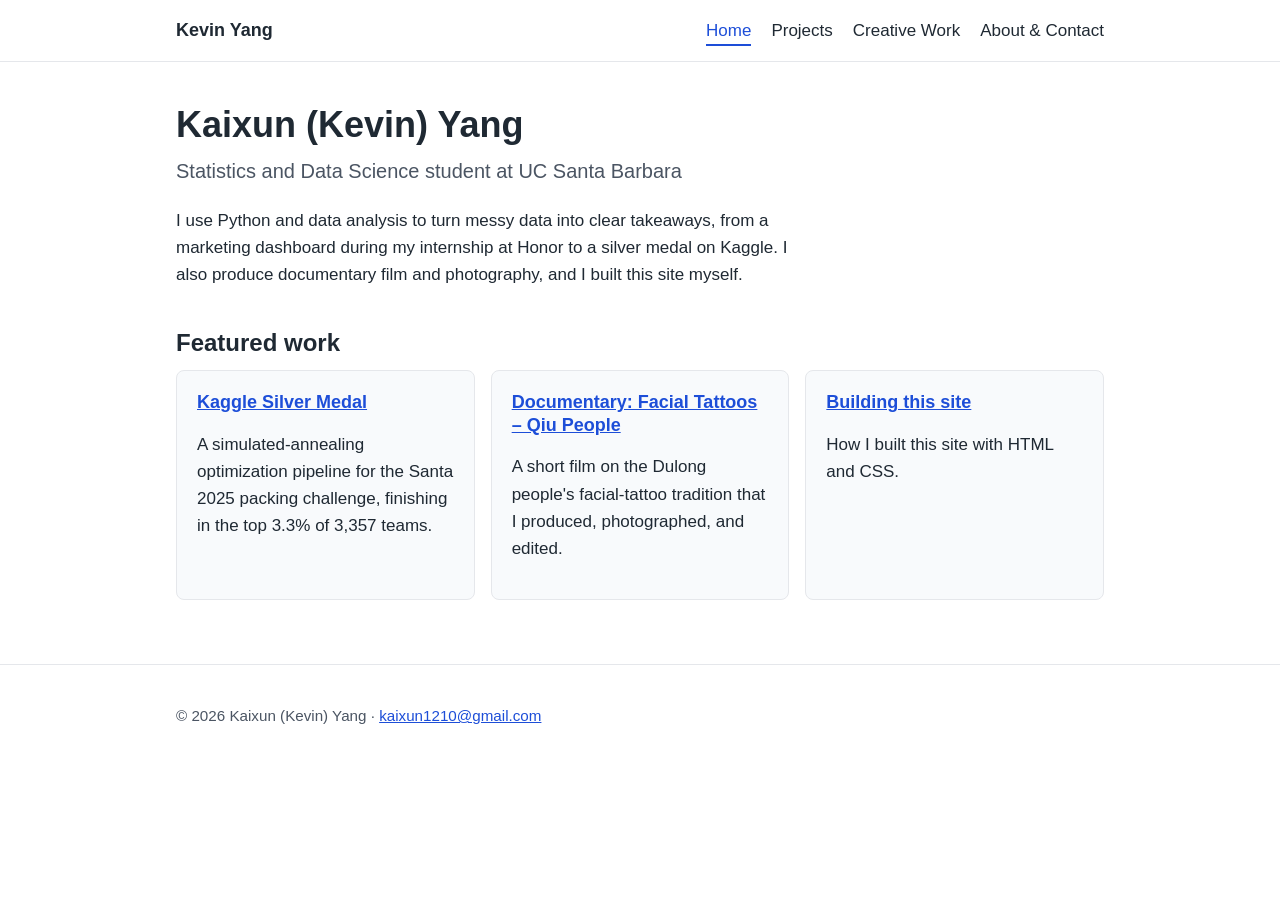
==== index.html @ 969566a7 "Add Kaggle code and chart, Honor details, documentary and photos - Kaggle: list the five pipeline st" ====
<!doctype html>
<html lang="en">
<head>
  <meta charset="utf-8">
  <meta name="viewport" content="width=device-width, initial-scale=1">
  <title>Kevin Yang | Portfolio</title>
  <meta name="description" content="Portfolio of Kaixun (Kevin) Yang, a Statistics and Data Science student at UC Santa Barbara: data projects, documentary film, and photography.">
  <link rel="canonical" href="https://awes0me-12.github.io/">
  <meta property="og:type" content="website">
  <meta property="og:title" content="Kevin Yang | Portfolio">
  <meta property="og:description" content="Portfolio of Kaixun (Kevin) Yang, a Statistics and Data Science student at UC Santa Barbara: data projects, documentary film, and photography.">
  <meta property="og:url" content="https://awes0me-12.github.io/">
  <link rel="icon" href="favicon.svg" type="image/svg+xml">
  <link rel="stylesheet" href="style.css">
</head>
<body>
  <a class="skip-link" href="#main">Skip to main content</a>

  <header class="site-header">
    <div class="container header-inner">
      <a class="site-name" href="index.html">Kevin Yang</a>
      <nav aria-label="Main">
        <ul class="nav-list">
          <li><a href="index.html" aria-current="page">Home</a></li>
          <li><a href="projects.html">Projects</a></li>
          <li><a href="creative.html">Creative Work</a></li>
          <li><a href="about.html">About &amp; Contact</a></li>
        </ul>
      </nav>
    </div>
  </header>

  <main id="main" class="container">
    <section class="intro">
      <h1>Kaixun (Kevin) Yang</h1>
      <p class="lead">Statistics and Data Science student at UC Santa Barbara</p>
      <!-- DRAFT: rewrite these two sentences in your own words. -->
      <p>I use Python and data analysis to turn messy data into clear takeaways, from a marketing dashboard during my internship at Honor to a silver medal on Kaggle. I also produce documentary film and photography, and I built this site myself.</p>
    </section>

    <section aria-labelledby="featured-heading">
      <h2 id="featured-heading">Featured work</h2>
      <ul class="card-grid">
        <li class="card">
          <h3><a href="projects.html#kaggle">Kaggle Silver Medal</a></h3>
          <p>A simulated-annealing optimization pipeline for the Santa 2025 packing challenge, finishing in the top 3.3% of 3,357 teams.</p>
        </li>
        <li class="card">
          <h3><a href="creative.html#documentary">Documentary: Facial Tattoos – Qiu People</a></h3>
          <p>A short film on the Dulong people's facial-tattoo tradition that I produced, photographed, and edited.</p>
        </li>
        <li class="card">
          <h3><a href="projects.html#this-site">Building this site</a></h3>
          <p>How I built this site with HTML and CSS.</p>
        </li>
      </ul>
    </section>
  </main>

  <footer class="site-footer">
    <div class="container">
      <p>&copy; 2026 Kaixun (Kevin) Yang &middot; <a href="mailto:kaixun1210@gmail.com">kaixun1210@gmail.com</a></p>
    </div>
  </footer>
</body>
</html>
---- style.css ----
/* Shared stylesheet for every page. */

/* ---------- Colors and sizes (change these to restyle the whole site) ---------- */
:root {
  --text: #1f2933;        /* body text */
  --muted: #4b5563;       /* secondary text, 7.5:1 contrast on white */
  --accent: #1d4ed8;      /* links and highlights, 6.7:1 contrast on white */
  --accent-hover: #1e3a8a; /* hover and focus color, 10.4:1 on white, 9.9:1 on --surface */
  --border: #e5e7eb;
  --surface: #f8fafc;     /* card background */
  --background: #ffffff;
  --max-width: 60rem;
  --radius: 8px;
}

/* ---------- Base ---------- */
*,
*::before,
*::after {
  box-sizing: border-box;
}

body {
  margin: 0;
  background: var(--background);
  color: var(--text);
  font-family: -apple-system, BlinkMacSystemFont, "Segoe UI", Roboto, "Helvetica Neue", Arial, sans-serif;
  font-size: 1.0625rem;
  line-height: 1.6;
}

h1,
h2,
h3 {
  line-height: 1.25;
}

h1 {
  font-size: 2.25rem;
  margin: 2.5rem 0 0.5rem;
}

h2 {
  font-size: 1.5rem;
  margin: 2.5rem 0 0.75rem;
}

h3 {
  font-size: 1.125rem;
  margin: 1.5rem 0 0.5rem;
}

p,
li,
dd {
  max-width: 65ch; /* keeps lines short enough to read comfortably */
}

a {
  color: var(--accent);
}

/* Keyboard focus looks the same as mouse hover */
a:hover,
a:focus-visible {
  color: var(--accent-hover);
  text-decoration-thickness: 2px;
}

/* Visible outline when moving through the page with the Tab key */
a:focus-visible {
  outline: 3px solid var(--accent);
  outline-offset: 2px;
  border-radius: 2px;
}

img {
  max-width: 100%;
  height: auto;
  display: block;
}

.container {
  max-width: var(--max-width);
  margin: 0 auto;
  padding: 0 1rem;
}

.lead {
  font-size: 1.25rem;
  color: var(--muted);
  margin-top: 0;
}

.meta,
.note {
  color: var(--muted);
  font-size: 0.95rem;
}

/* ---------- Skip link (hidden until focused with the keyboard) ---------- */
.skip-link {
  position: absolute;
  left: 1rem;
  top: -3rem;
  padding: 0.5rem 1rem;
  background: var(--accent);
  color: var(--background);
  z-index: 10;
}

.skip-link:focus {
  top: 1rem;
}

/* ---------- Header and navigation ---------- */
.site-header {
  border-bottom: 1px solid var(--border);
}

.header-inner {
  display: flex;
  flex-wrap: wrap;
  align-items: center;
  justify-content: space-between;
  gap: 0.5rem 1.5rem;
  padding-top: 1rem;
  padding-bottom: 1rem;
}

.site-name {
  font-weight: 700;
  font-size: 1.125rem;
  color: var(--text);
  text-decoration: none;
}

.nav-list {
  display: flex;
  flex-wrap: wrap;
  gap: 0.25rem 1.25rem;
  margin: 0;
  padding: 0;
  list-style: none;
}

.nav-list a {
  color: var(--text);
  text-decoration: none;
  padding: 0.25rem 0;
}

.nav-list a:hover,
.nav-list a:focus-visible {
  color: var(--accent);
}

/* The link for the page you are on */
.nav-list a[aria-current="page"] {
  color: var(--accent);
  border-bottom: 2px solid var(--accent);
}

/* ---------- Home page cards ---------- */
.card-grid {
  display: grid;
  grid-template-columns: repeat(auto-fit, minmax(16rem, 1fr));
  gap: 1rem;
  margin: 0;
  padding: 0;
  list-style: none;
}

.card {
  background: var(--surface);
  border: 1px solid var(--border);
  border-radius: var(--radius);
  padding: 1.25rem;
}

.card h3 {
  margin-top: 0;
}

/* ---------- Project write-ups ---------- */
.project {
  border-top: 1px solid var(--border);
  margin-top: 2.5rem;
}

.project h2 {
  margin-top: 2rem;
  margin-bottom: 0.25rem;
}

.project .meta {
  margin-top: 0;
}

.project dt {
  font-weight: 700;
  margin-top: 0.75rem;
}

.project dd {
  margin-left: 0;
}

.update-log {
  padding-left: 1.25rem;
}

/* ---------- Photo and graphic grids ---------- */
.photo-grid {
  display: grid;
  grid-template-columns: repeat(auto-fit, minmax(min(100%, 20rem), 1fr)); /* 2 photos across, 1 on phones */
  gap: 1.25rem;
}

figure {
  margin: 0;
}

figcaption {
  color: var(--muted);
  font-size: 0.95rem;
  margin-top: 0.5rem;
}

/* ---------- About page lists ---------- */
.skill-list,
.contact-list {
  padding-left: 1.25rem;
}

.skill-list li,
.contact-list li {
  margin-bottom: 0.5rem;
}

/* ---------- Footer ---------- */
.site-footer {
  border-top: 1px solid var(--border);
  margin-top: 4rem;
  padding: 1.5rem 0;
  color: var(--muted);
  font-size: 0.95rem;
}

/* ---------- Small screens ---------- */
@media (max-width: 600px) {
  h1 {
    font-size: 1.875rem;
    margin-top: 1.75rem;
  }

  .lead {
    font-size: 1.125rem;
  }
}

/* ---------- Label/value lists: Home facts, documentary info ---------- */
.facts,
.info {
  display: grid;
  grid-template-columns: max-content 1fr;
  gap: 0.25rem 1.5rem;
  margin: 1.25rem 0;
}

.facts dt,
.info dt {
  color: var(--muted);
  font-weight: 700;
}

.facts dd,
.info dd {
  margin: 0;
}

/* ---------- Confidentiality note as a callout ---------- */
.note {
  color: var(--text);
  background: var(--surface);
  border-left: 3px solid var(--accent);
  padding: 0.75rem 1rem;
}

/* ---------- Home cards: meta line, whole card clickable, one focus ring ---------- */
.card {
  position: relative;
}

.card .meta {
  margin: 0 0 0.5rem;
}

.card h3 a::after {
  content: "";
  position: absolute;
  inset: 0;
  border-radius: var(--radius);
}

.card:hover,
.card:focus-within {
  border-color: var(--accent);
}

@supports selector(:has(*)) {
  .card:has(a:focus-visible) {
    outline: 3px solid var(--accent);
    outline-offset: 2px;
  }

  .card h3 a:focus-visible {
    outline: none; /* the card ring replaces the link ring */
  }
}

/* ---------- Optional: Projects at a glance ---------- */
.rows {
  list-style: none;
  padding: 0;
  border-top: 1px solid var(--border);
}

.rows li {
  display: flex;
  flex-wrap: wrap; /* meta drops below on phones */
  justify-content: space-between;
  gap: 0.25rem 1.5rem;
  padding: 0.75rem 0;
  border-bottom: 1px solid var(--border);
  max-width: none;
}

/* ---------- Graphics 3 across, photo edges ---------- */
.photo-grid--graphics {
  grid-template-columns: repeat(auto-fit, minmax(min(100%, 14rem), 1fr));
}

.photo-grid img {
  border-radius: var(--radius);
  outline: 1px solid rgb(0 0 0 / 0.08); /* edge for white graphics */
  outline-offset: -1px;
}

figcaption .credit {
  display: block;
}

/* ---------- Code excerpts and project figures ---------- */
pre {
  max-width: 100%;
  overflow-x: auto; /* long lines scroll inside the box, never the page */
  margin: 0.75rem 0 0.25rem;
  padding: 1rem;
  background: var(--surface);
  border: 1px solid var(--border);
  border-radius: var(--radius);
  font-size: 0.95rem;
  line-height: 1.5;
}

/* The code box can take keyboard focus so it can be scrolled with the arrow keys */
pre:focus-visible {
  outline: 3px solid var(--accent);
  outline-offset: 2px;
}

code {
  font-family: ui-monospace, SFMono-Regular, Menlo, Consolas, "Liberation Mono", monospace;
}

.project figure,
#documentary > figure {
  margin: 1.25rem 0;
}

.project figure img,
#documentary > figure img {
  border: 1px solid var(--border);
  border-radius: var(--radius);
}
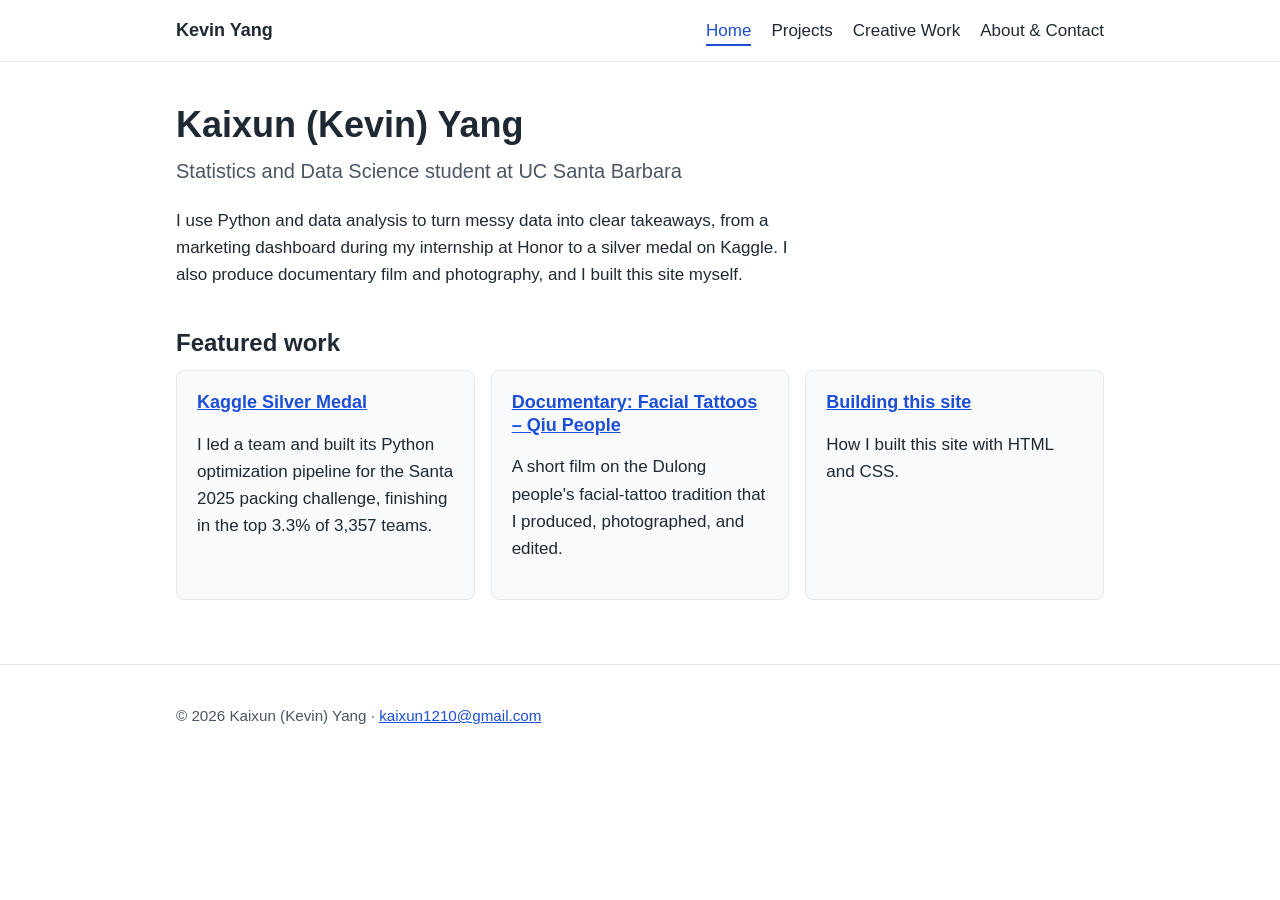
==== commit f8da71c3: "Name my Kaggle role and link the subtitled documentary - Kaggle: I led the team and built the Python" ====
--- a/index.html
+++ b/index.html
@@ -43,7 +43,7 @@
       <ul class="card-grid">
         <li class="card">
           <h3><a href="projects.html#kaggle">Kaggle Silver Medal</a></h3>
-          <p>A simulated-annealing optimization pipeline for the Santa 2025 packing challenge, finishing in the top 3.3% of 3,357 teams.</p>
+          <p>I led a team and built its Python optimization pipeline for the Santa 2025 packing challenge, finishing in the top 3.3% of 3,357 teams.</p>
         </li>
         <li class="card">
           <h3><a href="creative.html#documentary">Documentary: Facial Tattoos – Qiu People</a></h3>
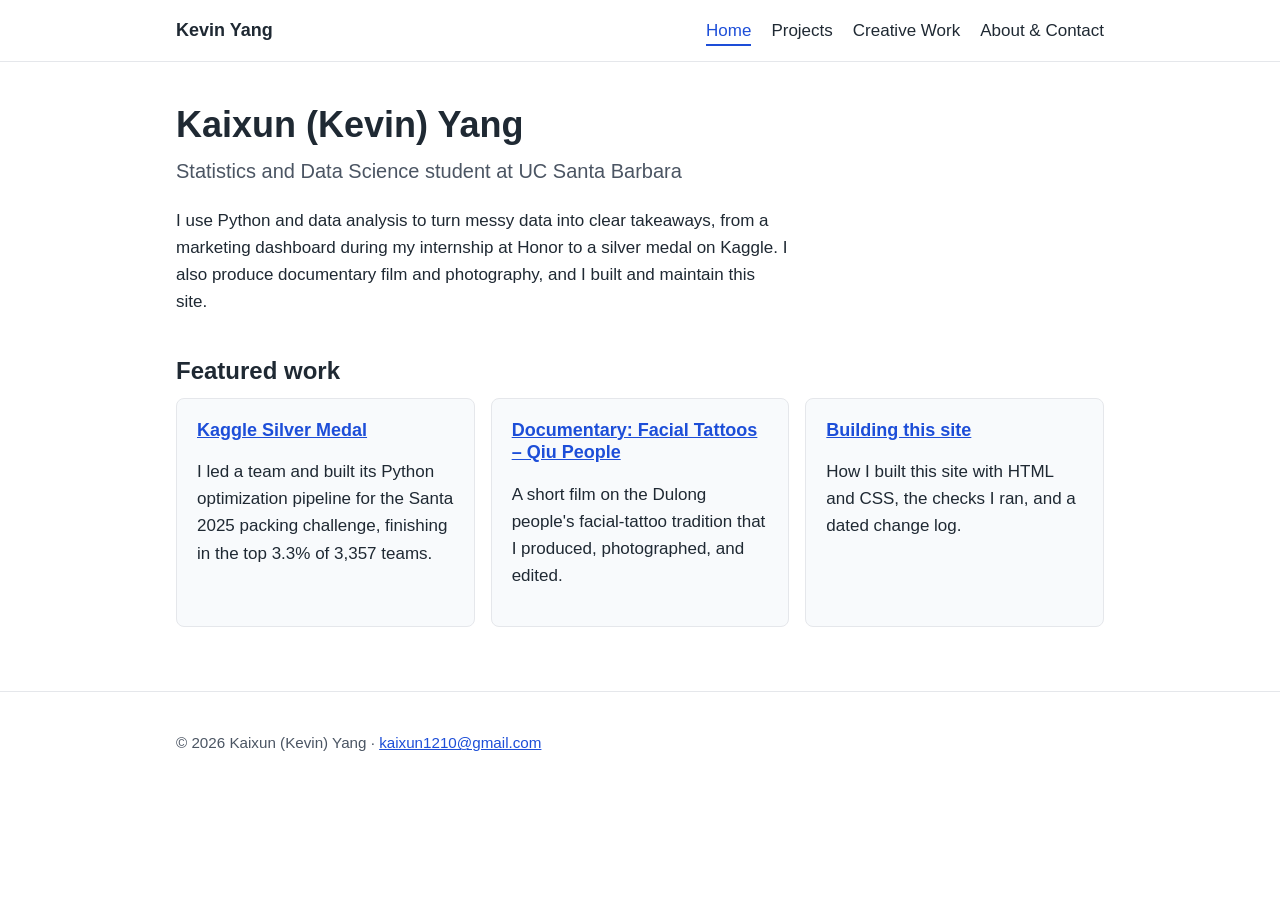
==== commit 2ecfa54f: "Fill in Building this site with checks and a change log - Use the same five labels as the other proj" ====
--- a/index.html
+++ b/index.html
@@ -35,7 +35,7 @@
       <h1>Kaixun (Kevin) Yang</h1>
       <p class="lead">Statistics and Data Science student at UC Santa Barbara</p>
       <!-- DRAFT: rewrite these two sentences in your own words. -->
-      <p>I use Python and data analysis to turn messy data into clear takeaways, from a marketing dashboard during my internship at Honor to a silver medal on Kaggle. I also produce documentary film and photography, and I built this site myself.</p>
+      <p>I use Python and data analysis to turn messy data into clear takeaways, from a marketing dashboard during my internship at Honor to a silver medal on Kaggle. I also produce documentary film and photography, and I built and maintain this site.</p>
     </section>
 
     <section aria-labelledby="featured-heading">
@@ -51,7 +51,7 @@
         </li>
         <li class="card">
           <h3><a href="projects.html#this-site">Building this site</a></h3>
-          <p>How I built this site with HTML and CSS.</p>
+          <p>How I built this site with HTML and CSS, the checks I ran, and a dated change log.</p>
         </li>
       </ul>
     </section>
--- a/style.css
+++ b/style.css
@@ -210,6 +210,10 @@
   padding-left: 1.25rem;
 }
 
+.update-log li {
+  margin-bottom: 0.75rem;
+}
+
 /* ---------- Photo and graphic grids ---------- */
 .photo-grid {
   display: grid;
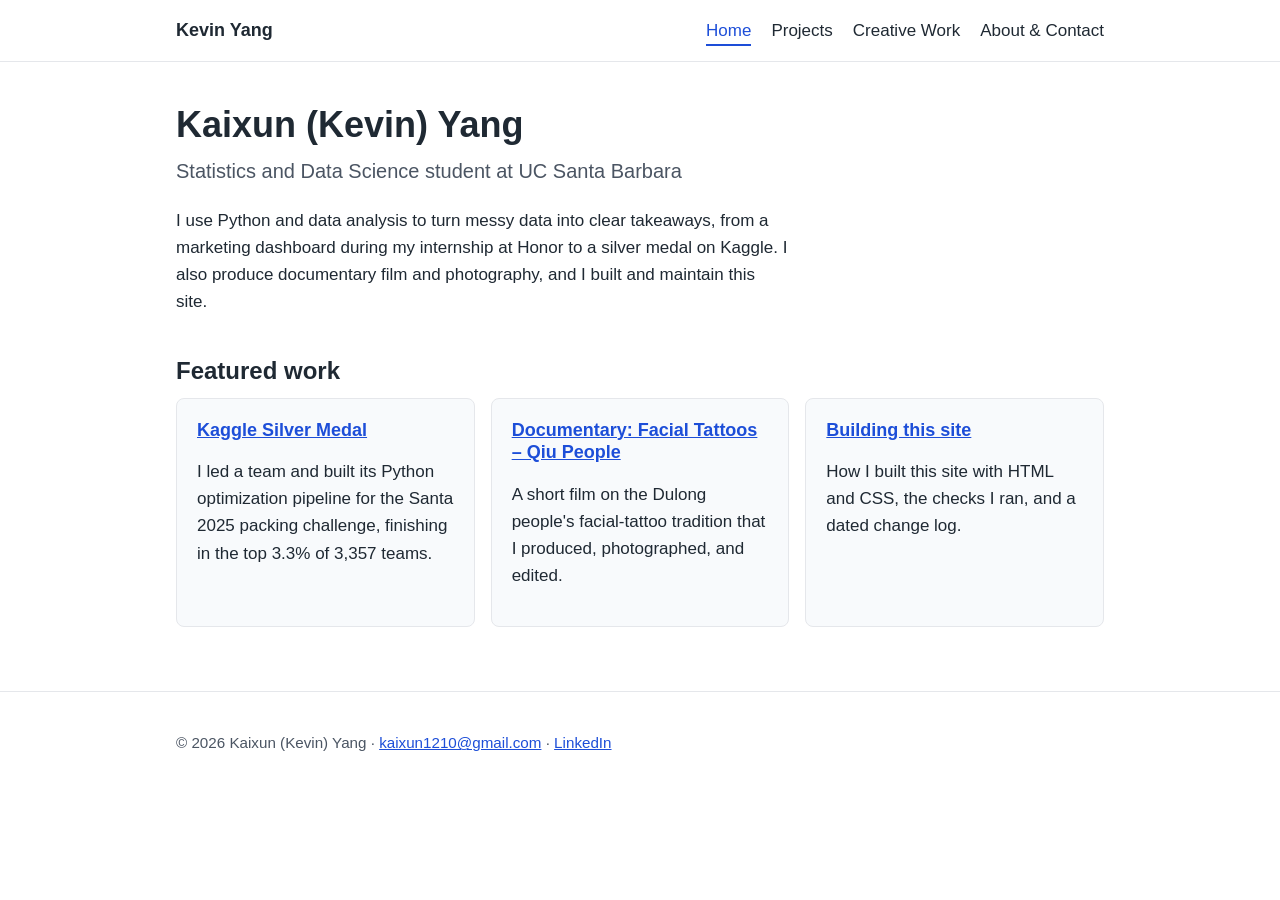
==== commit ea340919: "Rewrite the About page and add LinkedIn to every footer - Bio: first person, under 120 words, with l" ====
--- a/index.html
+++ b/index.html
@@ -59,7 +59,7 @@
 
   <footer class="site-footer">
     <div class="container">
-      <p>&copy; 2026 Kaixun (Kevin) Yang &middot; <a href="mailto:kaixun1210@gmail.com">kaixun1210@gmail.com</a></p>
+      <p>&copy; 2026 Kaixun (Kevin) Yang &middot; <a href="mailto:kaixun1210@gmail.com">kaixun1210@gmail.com</a> &middot; <a href="https://www.linkedin.com/in/kevin-yang12">LinkedIn</a></p>
     </div>
   </footer>
 </body>
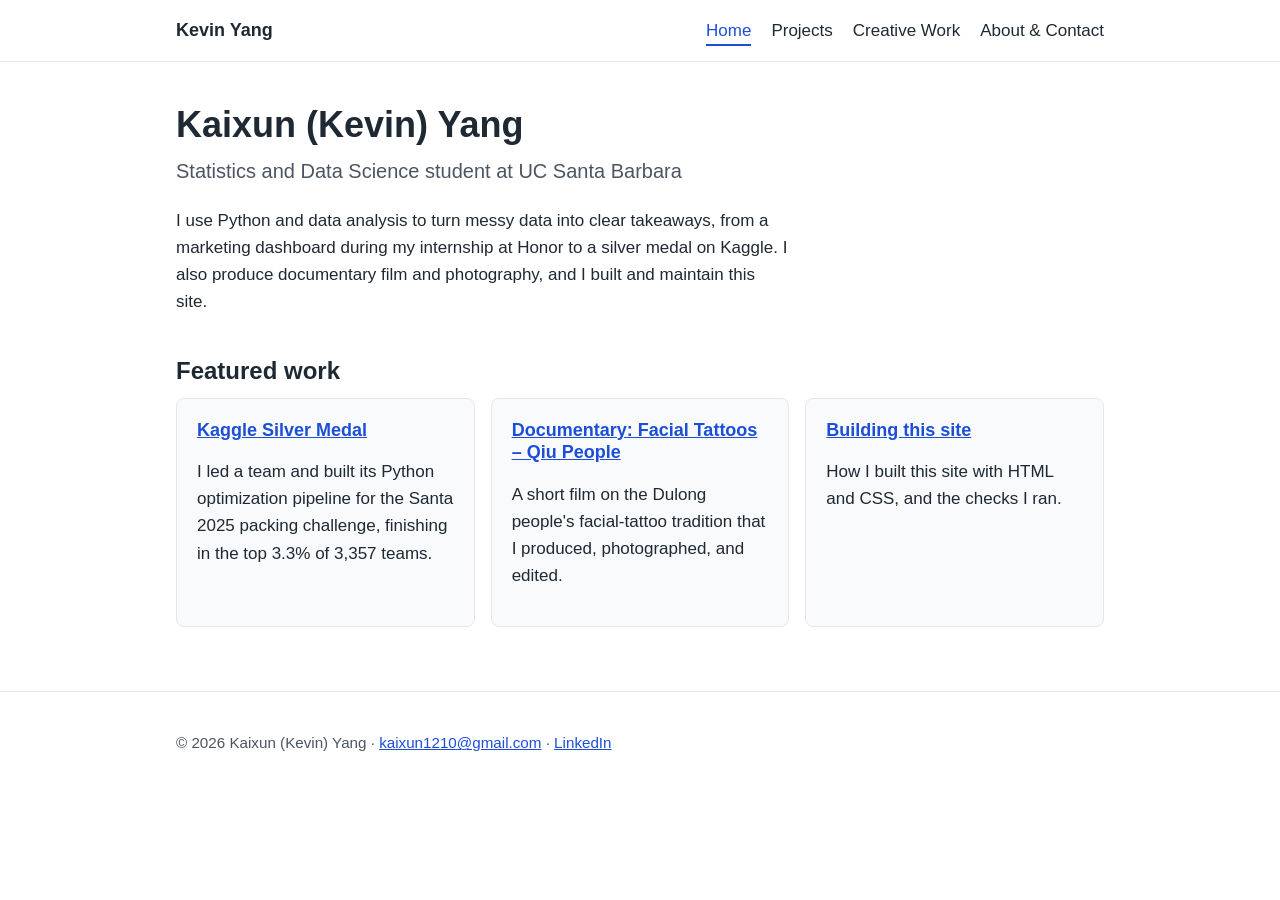
==== commit 8fb18196: "Remove the public change log from Building this site - Projects: drop the dated change log and its "" ====
--- a/index.html
+++ b/index.html
@@ -51,7 +51,7 @@
         </li>
         <li class="card">
           <h3><a href="projects.html#this-site">Building this site</a></h3>
-          <p>How I built this site with HTML and CSS, the checks I ran, and a dated change log.</p>
+          <p>How I built this site with HTML and CSS, and the checks I ran.</p>
         </li>
       </ul>
     </section>
--- a/style.css
+++ b/style.css
@@ -206,14 +206,6 @@
   margin-left: 0;
 }
 
-.update-log {
-  padding-left: 1.25rem;
-}
-
-.update-log li {
-  margin-bottom: 0.75rem;
-}
-
 /* ---------- Photo and graphic grids ---------- */
 .photo-grid {
   display: grid;
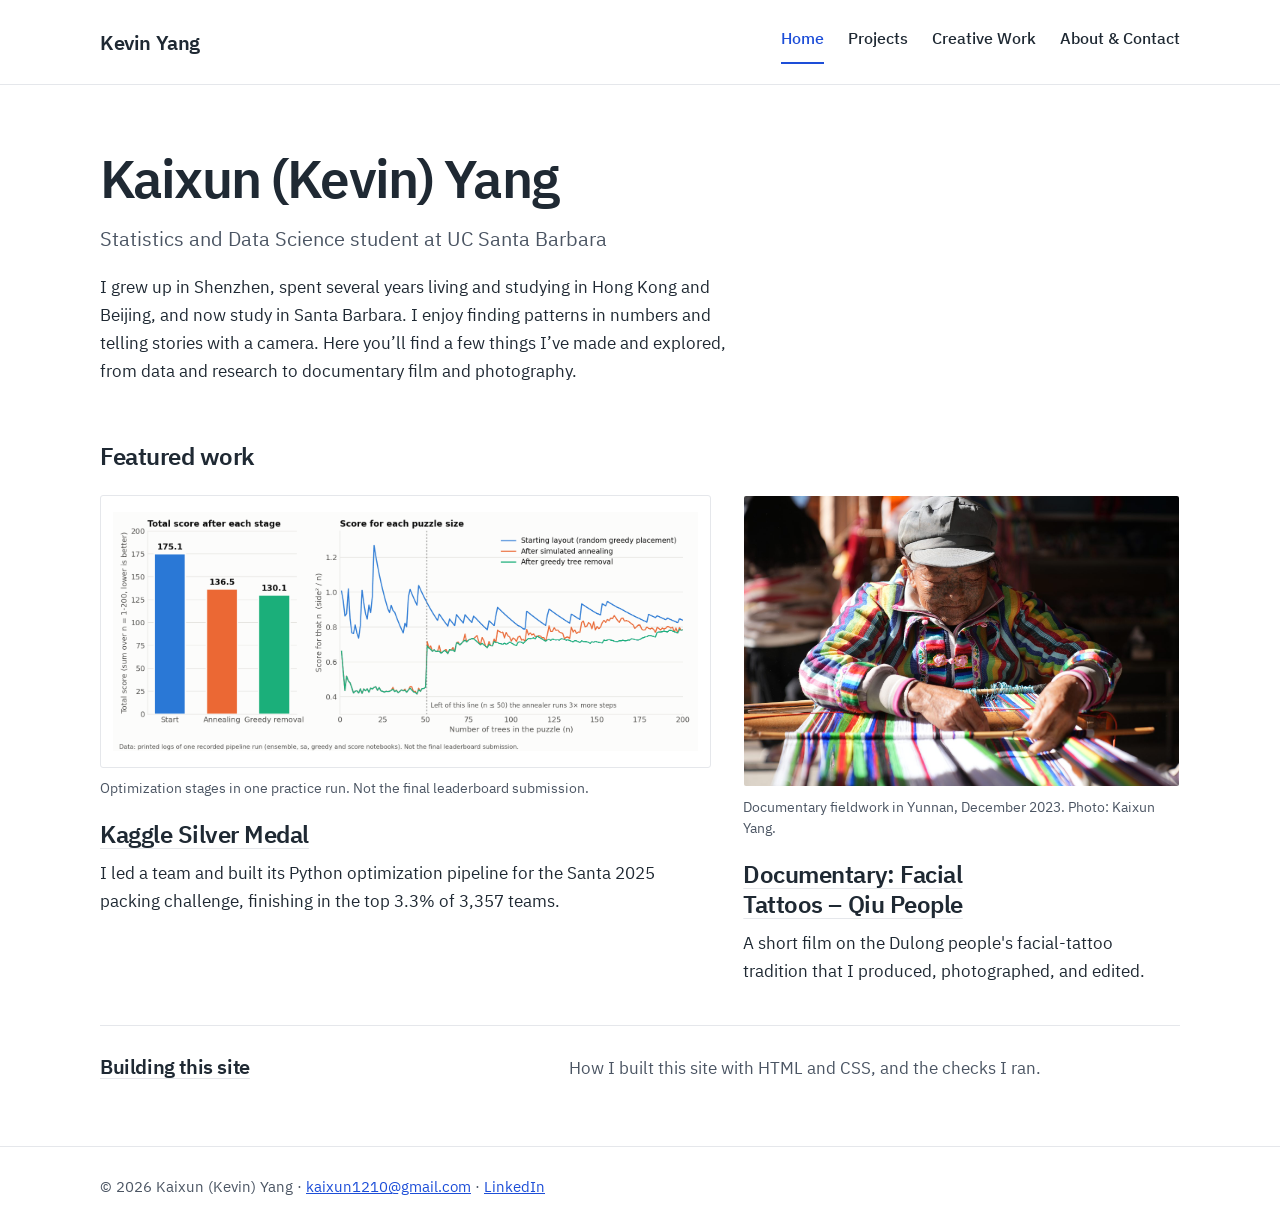
==== commit 09022cb3: "Redesign portfolio pages and personalize home introduction - Add shared typography and responsive la" ====
--- a/index.html
+++ b/index.html
@@ -11,9 +11,13 @@
   <meta property="og:description" content="Portfolio of Kaixun (Kevin) Yang, a Statistics and Data Science student at UC Santa Barbara: data projects, documentary film, and photography.">
   <meta property="og:url" content="https://awes0me-12.github.io/">
   <link rel="icon" href="favicon.svg" type="image/svg+xml">
+  <link rel="preload" href="fonts/IBMPlexSans-Regular-Latin1.woff2" as="font" type="font/woff2" crossorigin>
+  <link rel="preload" href="fonts/IBMPlexSans-SemiBold-Latin1.woff2" as="font" type="font/woff2" crossorigin>
   <link rel="stylesheet" href="style.css">
+  <link rel="stylesheet" href="portfolio.css">
+  <link rel="stylesheet" href="home.css">
 </head>
-<body>
+<body class="portfolio page-home">
   <a class="skip-link" href="#main">Skip to main content</a>
 
   <header class="site-header">
@@ -34,22 +38,36 @@
     <section class="intro">
       <h1>Kaixun (Kevin) Yang</h1>
       <p class="lead">Statistics and Data Science student at UC Santa Barbara</p>
-      <!-- DRAFT: rewrite these two sentences in your own words. -->
-      <p>I use Python and data analysis to turn messy data into clear takeaways, from a marketing dashboard during my internship at Honor to a silver medal on Kaggle. I also produce documentary film and photography, and I built and maintain this site.</p>
+      <!-- DRAFT: confirm this personal introduction sounds like you. -->
+      <p>I grew up in Shenzhen, spent several years living and studying in Hong Kong and Beijing, and now study in Santa Barbara. I enjoy finding patterns in numbers and telling stories with a camera. Here you’ll find a few things I’ve made and explored, from data and research to documentary film and photography.</p>
     </section>
 
     <section aria-labelledby="featured-heading">
       <h2 id="featured-heading">Featured work</h2>
-      <ul class="card-grid">
-        <li class="card">
+      <ul class="featured-grid" role="list">
+        <li class="featured-work featured-work--data">
+          <figure class="work-figure">
+            <div class="work-image work-image--chart">
+              <img src="images/2026-10-21_projects_kaggle-score-by-stage_v01.png" width="1560" height="637" decoding="async"
+                   alt="Two charts from one practice run: the total score falls from 175.1 to 136.5 to 130.1 through optimization, with improvements across puzzle sizes 1 to 200. Lower is better.">
+            </div>
+            <figcaption>Optimization stages in one practice run. Not the final leaderboard submission.</figcaption>
+          </figure>
           <h3><a href="projects.html#kaggle">Kaggle Silver Medal</a></h3>
           <p>I led a team and built its Python optimization pipeline for the Santa 2025 packing challenge, finishing in the top 3.3% of 3,357 teams.</p>
         </li>
-        <li class="card">
+        <li class="featured-work featured-work--film">
+          <figure class="work-figure">
+            <div class="work-image">
+              <img src="images/2023-12-26_creative_weaving-at-the-loom_v01.jpg" width="1600" height="1067" loading="lazy" decoding="async"
+                   alt="Woman with facial tattoos in a colorful striped jacket weaving at a wooden loom, photographed during documentary fieldwork in Yunnan.">
+            </div>
+            <figcaption>Documentary fieldwork in Yunnan, December 2023. Photo: Kaixun Yang.</figcaption>
+          </figure>
           <h3><a href="creative.html#documentary">Documentary: Facial Tattoos – Qiu People</a></h3>
           <p>A short film on the Dulong people's facial-tattoo tradition that I produced, photographed, and edited.</p>
         </li>
-        <li class="card">
+        <li class="featured-work featured-work--site">
           <h3><a href="projects.html#this-site">Building this site</a></h3>
           <p>How I built this site with HTML and CSS, and the checks I ran.</p>
         </li>
--- a/portfolio.css
+++ b/portfolio.css
@@ -0,0 +1,148 @@
+/* Visual foundation shared by all five pages, layered over style.css. */
+/* IBM Plex Sans, SIL OFL 1.1. Unmodified fonts and license are in fonts/. */
+/* Source: https://github.com/IBM/plex/tree/71f558992315a12ca1f06a2215d57962a1992162/packages/plex-sans */
+@font-face {
+  font-family: "IBM Plex Sans";
+  font-style: normal;
+  font-weight: 400;
+  font-display: swap;
+  src: url("fonts/IBMPlexSans-Regular-Latin1.woff2") format("woff2");
+}
+
+@font-face {
+  font-family: "IBM Plex Sans";
+  font-style: normal;
+  font-weight: 500;
+  font-display: swap;
+  src: url("fonts/IBMPlexSans-Medium-Latin1.woff2") format("woff2");
+}
+
+@font-face {
+  font-family: "IBM Plex Sans";
+  font-style: normal;
+  font-weight: 600;
+  font-display: swap;
+  src: url("fonts/IBMPlexSans-SemiBold-Latin1.woff2") format("woff2");
+}
+
+.portfolio {
+  --max-width: 70rem;
+  font-family: "IBM Plex Sans", -apple-system, BlinkMacSystemFont, "Segoe UI", sans-serif;
+  line-height: 1.65;
+}
+
+.portfolio .container {
+  padding-right: 1.25rem;
+  padding-left: 1.25rem;
+}
+
+.portfolio :is(h1, h2, h3) {
+  font-weight: 600;
+}
+
+.portfolio .skip-link:is(:hover, :focus-visible) {
+  color: var(--background);
+}
+
+.portfolio .header-inner {
+  padding-top: 1.25rem;
+  padding-bottom: 1.25rem;
+}
+
+.portfolio .site-name {
+  font-size: 1.25rem;
+  font-weight: 600;
+  letter-spacing: -0.02em;
+}
+
+.portfolio .nav-list {
+  gap: 0.25rem 1.5rem;
+  font-size: 0.96875rem;
+  font-weight: 500;
+}
+
+.portfolio .nav-list a {
+  display: inline-block;
+  min-height: 2.75rem;
+  padding: 0.375rem 0;
+}
+
+.portfolio .site-footer {
+  margin-top: 4rem;
+  padding-top: 1.75rem;
+  padding-bottom: 1.75rem;
+  font-size: 0.9375rem;
+}
+
+.portfolio .site-footer p {
+  max-width: none;
+  margin: 0;
+  overflow-wrap: anywhere;
+}
+
+.portfolio strong {
+  font-weight: 600;
+}
+
+/* Long inline file names wrap; preformatted examples keep their own scroll. */
+.portfolio :not(pre) > code {
+  overflow-wrap: anywhere;
+}
+
+.portfolio .page-intro {
+  margin: 3.5rem 0 2.75rem;
+}
+
+.portfolio .page-intro h1 {
+  margin: 0;
+  font-size: 2.5rem;
+  line-height: 1.15;
+  letter-spacing: -0.03em;
+}
+
+.page-not-found main {
+  min-height: 45vh;
+}
+
+.page-not-found .page-intro {
+  margin-bottom: 1.5rem;
+}
+
+@media (max-width: 52rem) {
+  .portfolio .page-intro {
+    margin: 2.75rem 0 2rem;
+  }
+
+  .portfolio .page-intro h1 {
+    font-size: 2rem;
+  }
+
+  .page-not-found .page-intro {
+    margin-bottom: 1.25rem;
+  }
+}
+
+@media (max-width: 45rem) {
+  .portfolio .site-footer {
+    margin-top: 3rem;
+  }
+}
+
+@media (max-width: 36rem) {
+  .portfolio .header-inner nav {
+    flex-basis: 100%;
+  }
+
+  .portfolio .nav-list {
+    display: grid;
+    grid-template-columns: max-content max-content;
+    gap: 0 1.5rem;
+  }
+}
+
+/* Focus rings appear immediately; only color feedback is animated. */
+@media (prefers-reduced-motion: no-preference) {
+  .portfolio a {
+    transition: color 140ms ease, text-decoration-color 140ms ease;
+  }
+}
--- a/home.css
+++ b/home.css
@@ -0,0 +1,164 @@
+/* Home work previews and introductory layout. Shared visual rules are in portfolio.css. */
+.page-home {
+  font-synthesis: none;
+}
+
+.page-home .intro {
+  margin: 4rem 0 3.5rem;
+}
+
+.page-home h1 {
+  margin: 0;
+  font-size: clamp(2.25rem, 1.5rem + 2.25vw, 3.5rem);
+  line-height: 1.12;
+  letter-spacing: -0.035em;
+  text-wrap: balance;
+}
+
+.page-home .lead {
+  max-width: 48ch;
+  margin: 1rem 0 1.25rem;
+  font-size: 1.25rem;
+  line-height: 1.45;
+}
+
+.page-home .intro > p:last-child {
+  max-width: 66ch;
+  margin-bottom: 0;
+}
+
+.page-home #featured-heading {
+  margin: 0 0 1.5rem;
+  font-size: 1.5rem;
+  letter-spacing: -0.02em;
+}
+
+.page-home .featured-grid {
+  display: grid;
+  grid-template-columns: minmax(0, 7fr) minmax(0, 5fr);
+  align-items: start;
+  gap: 2.5rem 2rem;
+  margin: 0;
+  padding: 0;
+  list-style: none;
+}
+
+.page-home .featured-work {
+  position: relative;
+  min-width: 0;
+  max-width: none;
+}
+
+.page-home .work-image {
+  overflow: hidden;
+  border: 1px solid transparent;
+  border-radius: 3px;
+}
+
+.page-home .work-image--chart {
+  padding: 1rem 0.75rem;
+  border-color: var(--border);
+}
+
+.page-home .work-image img {
+  width: 100%;
+  height: auto;
+}
+
+.page-home .work-figure figcaption {
+  max-width: 62ch;
+  margin-top: 0.625rem;
+  font-size: 0.875rem;
+  line-height: 1.5;
+}
+
+.page-home .featured-work h3 {
+  margin: 1.25rem 0 0.625rem;
+  font-size: 1.5rem;
+  line-height: 1.25;
+  letter-spacing: -0.02em;
+  text-wrap: balance;
+}
+
+.page-home .featured-work h3 a {
+  color: var(--text);
+  text-decoration-color: var(--border);
+  text-decoration-thickness: 1px;
+  text-underline-offset: 0.2em;
+}
+
+/* One title link makes the entire work entry clickable without extra Tab stops. */
+.page-home .featured-work h3 a::after {
+  position: absolute;
+  inset: -0.5rem;
+  content: "";
+  border-radius: 4px;
+}
+
+.page-home .featured-work p {
+  margin: 0;
+}
+
+.page-home .featured-work:is(:hover, :focus-within) h3 a {
+  color: var(--accent);
+  text-decoration-color: currentColor;
+}
+
+.page-home .featured-work:is(:hover, :focus-within) .work-image {
+  border-color: var(--accent);
+}
+
+.page-home .featured-work h3 a:focus-visible {
+  outline: none;
+}
+
+.page-home .featured-work h3 a:focus-visible::after {
+  outline: 3px solid var(--accent);
+  outline-offset: 2px;
+}
+
+.page-home .featured-work--site {
+  display: grid;
+  grid-column: 1 / -1;
+  grid-template-columns: minmax(0, 5fr) minmax(0, 7fr);
+  align-items: baseline;
+  gap: 0.625rem 2rem;
+  padding-top: 1.75rem;
+  border-top: 1px solid var(--border);
+}
+
+.page-home .featured-work--site h3 {
+  margin: 0;
+  font-size: 1.25rem;
+}
+
+.page-home .featured-work--site p {
+  color: var(--muted);
+}
+
+@media (max-width: 45rem) {
+  .page-home .intro {
+    margin: 2.75rem 0 2.75rem;
+  }
+
+  .page-home .lead {
+    font-size: 1.1875rem;
+  }
+
+  .page-home .featured-grid {
+    grid-template-columns: minmax(0, 1fr);
+    gap: 2.5rem;
+  }
+
+  .page-home .featured-work--site {
+    grid-template-columns: minmax(0, 1fr);
+    padding-top: 1.5rem;
+  }
+}
+
+/* Content is always visible. Only action feedback receives a short transition. */
+@media (prefers-reduced-motion: no-preference) {
+  .page-home .work-image {
+    transition: border-color 160ms ease;
+  }
+}
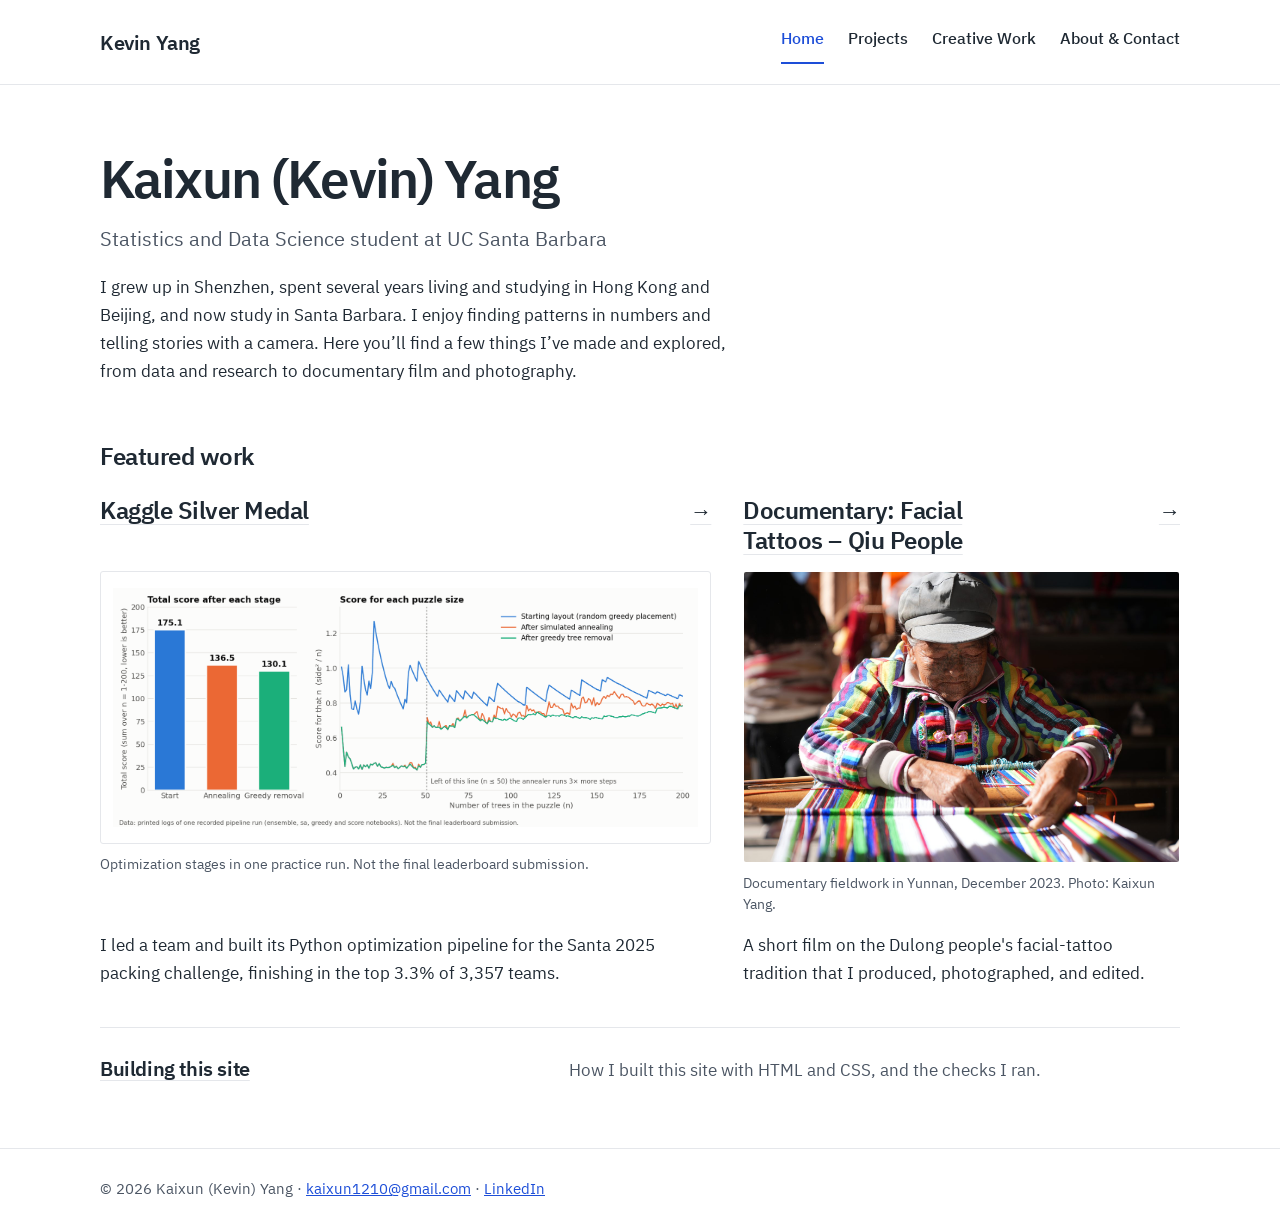
==== commit ca48f2ca: "Refine portfolio layouts and update verification summary" ====
--- a/index.html
+++ b/index.html
@@ -46,6 +46,7 @@
       <h2 id="featured-heading">Featured work</h2>
       <ul class="featured-grid" role="list">
         <li class="featured-work featured-work--data">
+          <h3><a href="projects.html#kaggle"><span>Kaggle Silver Medal</span><span class="work-arrow" aria-hidden="true">→</span></a></h3>
           <figure class="work-figure">
             <div class="work-image work-image--chart">
               <img src="images/2026-10-21_projects_kaggle-score-by-stage_v01.png" width="1560" height="637" decoding="async"
@@ -53,10 +54,10 @@
             </div>
             <figcaption>Optimization stages in one practice run. Not the final leaderboard submission.</figcaption>
           </figure>
-          <h3><a href="projects.html#kaggle">Kaggle Silver Medal</a></h3>
           <p>I led a team and built its Python optimization pipeline for the Santa 2025 packing challenge, finishing in the top 3.3% of 3,357 teams.</p>
         </li>
         <li class="featured-work featured-work--film">
+          <h3><a href="creative.html#documentary"><span>Documentary: Facial Tattoos – Qiu People</span><span class="work-arrow" aria-hidden="true">→</span></a></h3>
           <figure class="work-figure">
             <div class="work-image">
               <img src="images/2023-12-26_creative_weaving-at-the-loom_v01.jpg" width="1600" height="1067" loading="lazy" decoding="async"
@@ -64,7 +65,6 @@
             </div>
             <figcaption>Documentary fieldwork in Yunnan, December 2023. Photo: Kaixun Yang.</figcaption>
           </figure>
-          <h3><a href="creative.html#documentary">Documentary: Facial Tattoos – Qiu People</a></h3>
           <p>A short film on the Dulong people's facial-tattoo tradition that I produced, photographed, and edited.</p>
         </li>
         <li class="featured-work featured-work--site">
--- a/portfolio.css
+++ b/portfolio.css
@@ -146,3 +146,33 @@
     transition: color 140ms ease, text-decoration-color 140ms ease;
   }
 }
+
+/* Native page snapshots only; ordinary links and visible content work without it. */
+@media (prefers-reduced-motion: no-preference) {
+  @view-transition {
+    navigation: auto;
+  }
+
+  ::view-transition-group(root) {
+    animation: none;
+  }
+
+  /* Keep the old page opaque beneath the incoming page to avoid a white flash. */
+  ::view-transition-old(root) {
+    animation: none;
+  }
+
+  ::view-transition-old(root),
+  ::view-transition-new(root) {
+    mix-blend-mode: normal;
+  }
+
+  ::view-transition-new(root) {
+    animation: portfolio-page-in 180ms ease-out both;
+  }
+
+  @keyframes portfolio-page-in {
+    from { opacity: 0; }
+    to { opacity: 1; }
+  }
+}
--- a/home.css
+++ b/home.css
@@ -49,6 +49,17 @@
   max-width: none;
 }
 
+.page-home .featured-work:not(.featured-work--site) {
+  display: grid;
+  align-content: start;
+  gap: 1rem;
+}
+
+.page-home .work-figure {
+  margin: 0;
+  align-self: start;
+}
+
 .page-home .work-image {
   overflow: hidden;
   border: 1px solid transparent;
@@ -73,7 +84,7 @@
 }
 
 .page-home .featured-work h3 {
-  margin: 1.25rem 0 0.625rem;
+  margin: 0;
   font-size: 1.5rem;
   line-height: 1.25;
   letter-spacing: -0.02em;
@@ -85,6 +96,19 @@
   text-decoration-color: var(--border);
   text-decoration-thickness: 1px;
   text-underline-offset: 0.2em;
+}
+
+.page-home .featured-work:not(.featured-work--site) h3 a {
+  display: grid;
+  grid-template-columns: minmax(0, 1fr) auto;
+  align-items: baseline;
+  gap: 0.75rem;
+}
+
+.page-home .work-arrow {
+  display: inline-block;
+  font-size: 0.9em;
+  font-weight: 400;
 }
 
 /* One title link makes the entire work entry clickable without extra Tab stops. */
@@ -136,6 +160,17 @@
   color: var(--muted);
 }
 
+/* Shared tracks align titles and preview starts without resizing either image. */
+@supports (grid-template-rows: subgrid) {
+  @media (min-width: 45.0625rem) {
+    .page-home .featured-work:not(.featured-work--site) {
+      grid-row: span 3;
+      grid-template-rows: subgrid;
+      align-self: stretch;
+    }
+  }
+}
+
 @media (max-width: 45rem) {
   .page-home .intro {
     margin: 2.75rem 0 2.75rem;
@@ -161,4 +196,12 @@
   .page-home .work-image {
     transition: border-color 160ms ease;
   }
-}
+
+  .page-home .work-arrow {
+    transition: transform 160ms ease;
+  }
+
+  .page-home .featured-work:is(:hover, :focus-within) .work-arrow {
+    transform: translateX(3px);
+  }
+}
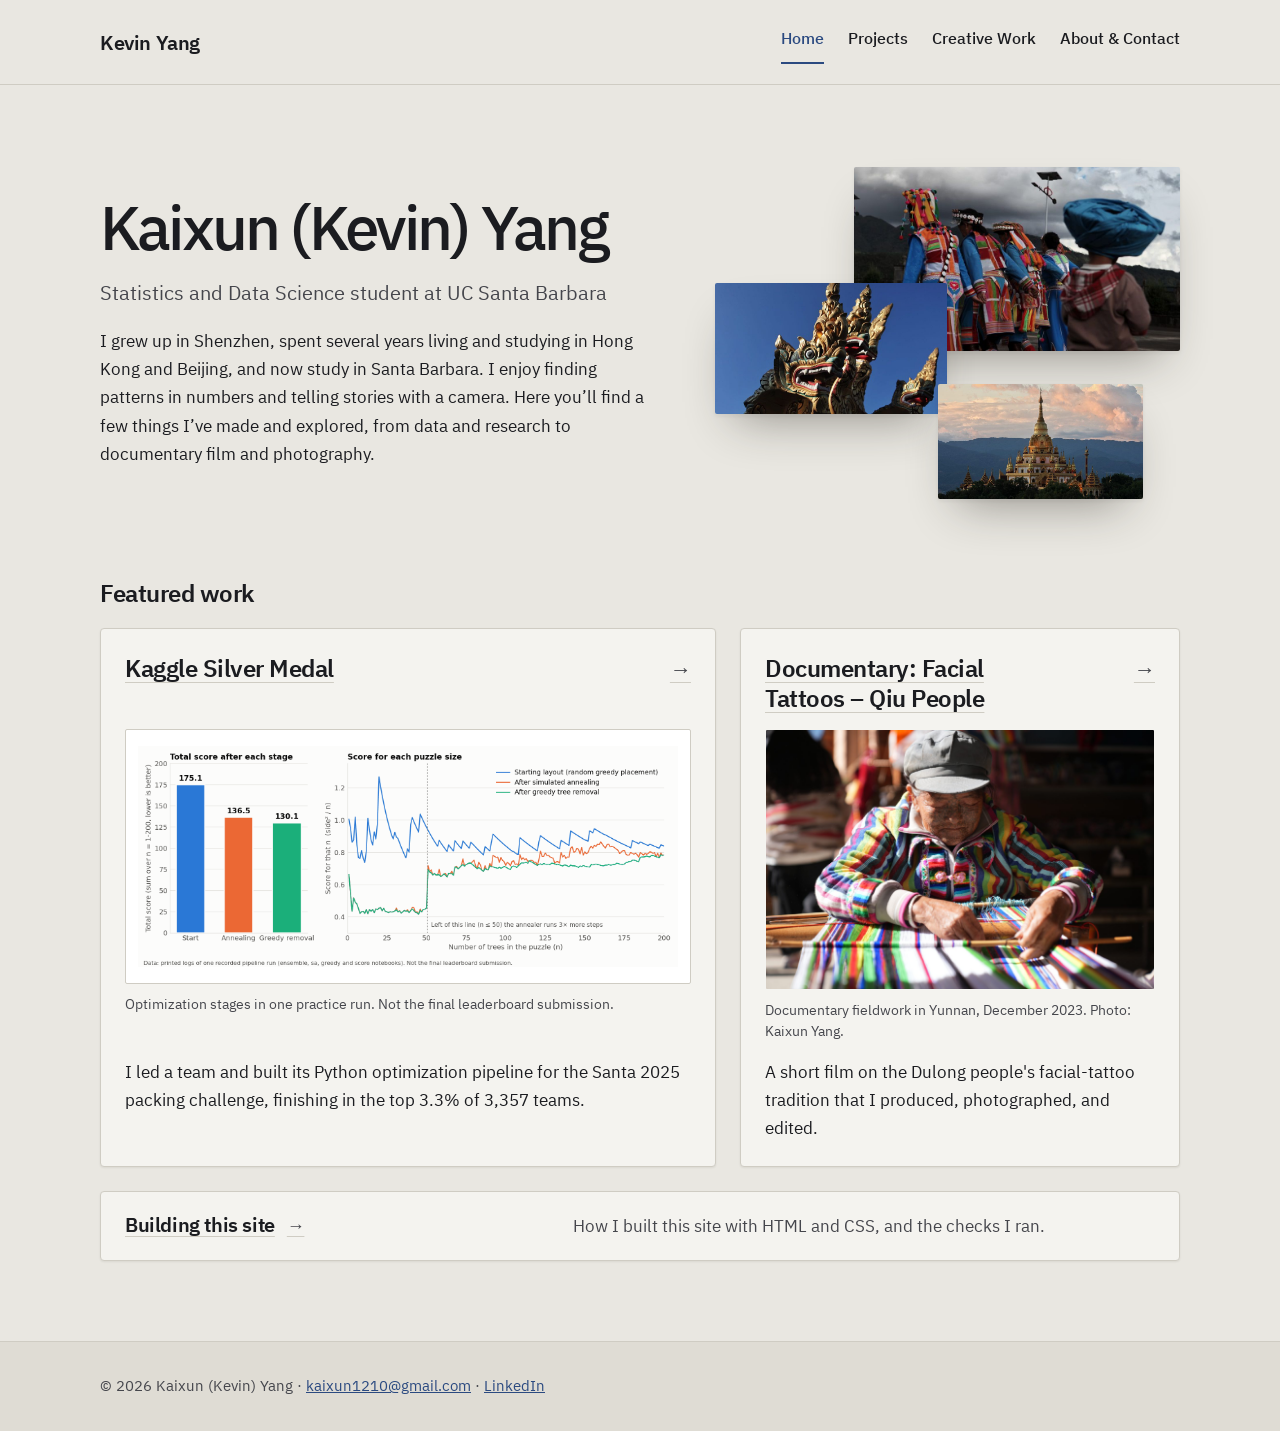
==== commit 927f78db: "Redesign step 2: typography, layout and section hierarchy - Home: intro sits beside a small decorati" ====
--- a/index.html
+++ b/index.html
@@ -36,10 +36,18 @@
 
   <main id="main" class="container">
     <section class="intro">
-      <h1>Kaixun (Kevin) Yang</h1>
-      <p class="lead">Statistics and Data Science student at UC Santa Barbara</p>
-      <!-- DRAFT: confirm this personal introduction sounds like you. -->
-      <p>I grew up in Shenzhen, spent several years living and studying in Hong Kong and Beijing, and now study in Santa Barbara. I enjoy finding patterns in numbers and telling stories with a camera. Here you’ll find a few things I’ve made and explored, from data and research to documentary film and photography.</p>
+      <div class="intro-text">
+        <h1>Kaixun (Kevin) Yang</h1>
+        <p class="lead">Statistics and Data Science student at UC Santa Barbara</p>
+        <!-- DRAFT: confirm this personal introduction sounds like you. -->
+        <p>I grew up in Shenzhen, spent several years living and studying in Hong Kong and Beijing, and now study in Santa Barbara. I enjoy finding patterns in numbers and telling stories with a camera. Here you’ll find a few things I’ve made and explored, from data and research to documentary film and photography.</p>
+      </div>
+      <!-- Decorative accent: smaller copies of three Field Photography images, described in full on the Creative page. -->
+      <div class="intro-photos" aria-hidden="true">
+        <img class="intro-photo intro-photo--1" src="images/2023-06-27_creative_procession-traditional-dress-800w_v01.jpg" width="800" height="450" decoding="async" alt="">
+        <img class="intro-photo intro-photo--2" src="images/2023-06-24_creative_serpent-sculptures-800w_v01.jpg" width="800" height="450" decoding="async" alt="">
+        <img class="intro-photo intro-photo--3" src="images/2023-06-24_creative_temple-at-dusk-800w_v01.jpg" width="800" height="450" decoding="async" alt="">
+      </div>
     </section>
 
     <section aria-labelledby="featured-heading">
@@ -68,7 +76,7 @@
           <p>A short film on the Dulong people's facial-tattoo tradition that I produced, photographed, and edited.</p>
         </li>
         <li class="featured-work featured-work--site">
-          <h3><a href="projects.html#this-site">Building this site</a></h3>
+          <h3><a href="projects.html#this-site"><span>Building this site</span><span class="work-arrow" aria-hidden="true">→</span></a></h3>
           <p>How I built this site with HTML and CSS, and the checks I ran.</p>
         </li>
       </ul>
--- a/style.css
+++ b/style.css
@@ -1,16 +1,42 @@
 /* Shared stylesheet for every page. */
 
 /* ---------- Colors and sizes (change these to restyle the whole site) ---------- */
+/* "Stone & Indigo": warm stone background, lighter raised panels, and an indigo
+   accent taken from the textiles and sky in the Yunnan photographs.
+   Contrast ratios are measured against --background / --surface / --surface-sunken. */
 :root {
-  --text: #1f2933;        /* body text */
-  --muted: #4b5563;       /* secondary text, 7.5:1 contrast on white */
-  --accent: #1d4ed8;      /* links and highlights, 6.7:1 contrast on white */
-  --accent-hover: #1e3a8a; /* hover and focus color, 10.4:1 on white, 9.9:1 on --surface */
-  --border: #e5e7eb;
-  --surface: #f8fafc;     /* card background */
-  --background: #ffffff;
+  --text: #1b1c20;          /* body text, 13.8 / 15.3 / 12.4 : 1 */
+  --muted: #45464c;         /* secondary text, 7.6 / 8.5 / 6.9 : 1 */
+  --accent: #2b4a80;        /* links and highlights, 7.1 / 7.9 / 6.4 : 1 */
+  --accent-hover: #1a2f57;  /* hover and focus color, 10.7 / 11.9 / 9.7 : 1 */
+  --on-accent: #ffffff;     /* text on an accent fill, 8.8:1 */
+  --border: #cfccc3;        /* decorative rules and panel edges */
+  --border-strong: #b5b1a6; /* hovered panel edges */
+  --background: #e9e7e1;    /* page */
+  --surface: #f4f3ef;       /* raised panels and cards */
+  --surface-sunken: #dfdcd4; /* chips, code, callouts inside panels */
+  --surface-accent: #dce2eb; /* tinted highlight; accent text is 6.7:1 on it */
+  --figure-background: #ffffff; /* behind charts drawn on white */
+  --surface-inverse: #1e1f23; /* dark "cinema" panel for the documentary */
+  --on-inverse: #f4f3ef;    /* text on --surface-inverse, 14.8:1 */
+  --on-inverse-muted: #c4c2bb; /* captions on --surface-inverse, 9.2:1 */
+  --header-background: rgb(233 231 225 / 0.92); /* --background, slightly see-through */
+  --overlay: rgb(20 21 24 / 0.94); /* photo viewer backdrop */
+  --on-overlay: #f4f3ef;    /* text on the overlay, 16.4:1 */
+  --on-overlay-muted: #c9c7c0; /* captions on the overlay, 10.8:1 */
+  --shadow-color: 40 36 28; /* RGB channels for shadows */
+  --shadow-sm: 0 1px 2px rgb(var(--shadow-color) / 0.08);
+  --shadow-md: 0 1px 2px rgb(var(--shadow-color) / 0.06), 0 10px 24px -12px rgb(var(--shadow-color) / 0.28);
+  --shadow-lg: 0 2px 4px rgb(var(--shadow-color) / 0.06), 0 24px 48px -20px rgb(var(--shadow-color) / 0.45);
+  --shadow-on-inverse: 0 24px 48px -24px rgb(0 0 0 / 0.7); /* photos inside a dark panel */
   --max-width: 60rem;
-  --radius: 8px;
+  --radius: 4px;            /* panels and cards */
+  --radius-sm: 2px;         /* images */
+  --radius-pill: 999px;
+  --ease-out: cubic-bezier(0.22, 1, 0.36, 1);
+  --duration-fast: 160ms;
+  --duration: 240ms;
+  --duration-slow: 360ms;
 }
 
 /* ---------- Base ---------- */
@@ -105,7 +131,7 @@
   top: -3rem;
   padding: 0.5rem 1rem;
   background: var(--accent);
-  color: var(--background);
+  color: var(--on-accent);
   z-index: 10;
 }
 
@@ -339,7 +365,7 @@
 
 .photo-grid img {
   border-radius: var(--radius);
-  outline: 1px solid rgb(0 0 0 / 0.08); /* edge for white graphics */
+  outline: 1px solid var(--border); /* edge for white graphics */
   outline-offset: -1px;
 }
 
--- a/portfolio.css
+++ b/portfolio.css
@@ -40,8 +40,17 @@
   font-weight: 600;
 }
 
+/* Page titles are larger and lighter, so section headings carry the weight. */
+.portfolio h1 {
+  font-weight: 500;
+}
+
+.portfolio h2 {
+  letter-spacing: -0.025em;
+}
+
 .portfolio .skip-link:is(:hover, :focus-visible) {
-  color: var(--background);
+  color: var(--on-accent);
 }
 
 .portfolio .header-inner {
@@ -68,9 +77,10 @@
 }
 
 .portfolio .site-footer {
-  margin-top: 4rem;
-  padding-top: 1.75rem;
-  padding-bottom: 1.75rem;
+  margin-top: 5rem;
+  padding-top: 2rem;
+  padding-bottom: 2rem;
+  background: var(--surface-sunken);
   font-size: 0.9375rem;
 }
 
@@ -84,6 +94,16 @@
   font-weight: 600;
 }
 
+/* Small uppercase labels: section kickers such as "My role" or "On this page". */
+.portfolio :is(.project-index h2, .project-role h3, .case-section--links h3, .documentary-info dt) {
+  color: var(--muted);
+  font-size: 0.75rem;
+  font-weight: 600;
+  line-height: 1.5;
+  letter-spacing: 0.08em;
+  text-transform: uppercase;
+}
+
 /* Long inline file names wrap; preformatted examples keep their own scroll. */
 .portfolio :not(pre) > code {
   overflow-wrap: anywhere;
@@ -95,9 +115,9 @@
 
 .portfolio .page-intro h1 {
   margin: 0;
-  font-size: 2.5rem;
-  line-height: 1.15;
-  letter-spacing: -0.03em;
+  font-size: clamp(2.5rem, 1.75rem + 2.5vw, 3.75rem);
+  line-height: 1.05;
+  letter-spacing: -0.045em;
 }
 
 .page-not-found main {
@@ -114,7 +134,7 @@
   }
 
   .portfolio .page-intro h1 {
-    font-size: 2rem;
+    font-size: 2.25rem;
   }
 
   .page-not-found .page-intro {
@@ -124,7 +144,7 @@
 
 @media (max-width: 45rem) {
   .portfolio .site-footer {
-    margin-top: 3rem;
+    margin-top: 3.5rem;
   }
 }
 
--- a/home.css
+++ b/home.css
@@ -3,32 +3,68 @@
   font-synthesis: none;
 }
 
+/* ---------- Intro: text beside a small, decorative cluster of field photographs ---------- */
 .page-home .intro {
-  margin: 4rem 0 3.5rem;
+  display: grid;
+  grid-template-columns: minmax(0, 6fr) minmax(0, 5fr);
+  align-items: center;
+  gap: 2.5rem 3.5rem;
+  margin: 4.5rem 0 4.5rem;
 }
 
 .page-home h1 {
   margin: 0;
-  font-size: clamp(2.25rem, 1.5rem + 2.25vw, 3.5rem);
-  line-height: 1.12;
-  letter-spacing: -0.035em;
+  font-size: clamp(2.5rem, 1.5rem + 3vw, 4rem);
+  line-height: 1.04;
+  letter-spacing: -0.045em;
   text-wrap: balance;
 }
 
 .page-home .lead {
   max-width: 48ch;
-  margin: 1rem 0 1.25rem;
+  margin: 1.125rem 0 1.25rem;
   font-size: 1.25rem;
   line-height: 1.45;
 }
 
-.page-home .intro > p:last-child {
-  max-width: 66ch;
+.page-home .intro-text > p:last-child {
+  max-width: 60ch;
   margin-bottom: 0;
 }
 
+.page-home .intro-photos {
+  position: relative;
+  aspect-ratio: 4 / 3;
+}
+
+.page-home .intro-photo {
+  position: absolute;
+  height: auto;
+  border-radius: var(--radius-sm);
+  box-shadow: var(--shadow-lg);
+}
+
+.page-home .intro-photo--1 {
+  top: 3%;
+  right: 0;
+  width: 70%;
+}
+
+.page-home .intro-photo--2 {
+  top: 36%;
+  left: 0;
+  width: 50%;
+}
+
+.page-home .intro-photo--3 {
+  right: 8%;
+  bottom: 2%;
+  width: 44%;
+}
+
+/* ---------- Featured work ---------- */
 .page-home #featured-heading {
-  margin: 0 0 1.5rem;
+  margin: 0 0 1.25rem;
   font-size: 1.5rem;
   letter-spacing: -0.02em;
 }
@@ -37,16 +73,22 @@
   display: grid;
   grid-template-columns: minmax(0, 7fr) minmax(0, 5fr);
   align-items: start;
-  gap: 2.5rem 2rem;
+  gap: 1.5rem;
   margin: 0;
   padding: 0;
   list-style: none;
 }
 
+/* Each work is a raised card on the stone background. */
 .page-home .featured-work {
   position: relative;
   min-width: 0;
   max-width: none;
+  padding: 1.5rem;
+  background: var(--surface);
+  border: 1px solid var(--border);
+  border-radius: var(--radius);
+  box-shadow: var(--shadow-sm);
 }
 
 .page-home .featured-work:not(.featured-work--site) {
@@ -63,12 +105,13 @@
 .page-home .work-image {
   overflow: hidden;
   border: 1px solid transparent;
-  border-radius: 3px;
+  border-radius: var(--radius-sm);
 }
 
 .page-home .work-image--chart {
   padding: 1rem 0.75rem;
   border-color: var(--border);
+  background: var(--figure-background);
 }
 
 .page-home .work-image img {
@@ -92,31 +135,29 @@
 }
 
 .page-home .featured-work h3 a {
+  display: grid;
+  grid-template-columns: minmax(0, 1fr) auto;
+  align-items: baseline;
+  gap: 0.75rem;
   color: var(--text);
   text-decoration-color: var(--border);
   text-decoration-thickness: 1px;
   text-underline-offset: 0.2em;
 }
 
-.page-home .featured-work:not(.featured-work--site) h3 a {
-  display: grid;
-  grid-template-columns: minmax(0, 1fr) auto;
-  align-items: baseline;
-  gap: 0.75rem;
-}
-
 .page-home .work-arrow {
   display: inline-block;
+  color: var(--muted);
   font-size: 0.9em;
   font-weight: 400;
 }
 
-/* One title link makes the entire work entry clickable without extra Tab stops. */
+/* One title link makes the entire card clickable without extra Tab stops. */
 .page-home .featured-work h3 a::after {
   position: absolute;
-  inset: -0.5rem;
+  inset: 0;
   content: "";
-  border-radius: 4px;
+  border-radius: var(--radius);
 }
 
 .page-home .featured-work p {
@@ -141,19 +182,24 @@
   outline-offset: 2px;
 }
 
+/* "Building this site" reads as one full-width row: title, summary, arrow. */
 .page-home .featured-work--site {
   display: grid;
   grid-column: 1 / -1;
   grid-template-columns: minmax(0, 5fr) minmax(0, 7fr);
   align-items: baseline;
-  gap: 0.625rem 2rem;
-  padding-top: 1.75rem;
-  border-top: 1px solid var(--border);
+  gap: 0.375rem 2rem;
+  padding-top: 1.25rem;
+  padding-bottom: 1.25rem;
 }
 
 .page-home .featured-work--site h3 {
   margin: 0;
   font-size: 1.25rem;
+}
+
+.page-home .featured-work--site h3 a {
+  display: inline-flex;
 }
 
 .page-home .featured-work--site p {
@@ -171,9 +217,21 @@
   }
 }
 
+@media (max-width: 52rem) {
+  .page-home .intro {
+    grid-template-columns: minmax(0, 1fr);
+    margin: 3rem 0 3.5rem;
+  }
+
+  .page-home .intro-photos {
+    width: min(100%, 34rem);
+    aspect-ratio: 16 / 10;
+  }
+}
+
 @media (max-width: 45rem) {
   .page-home .intro {
-    margin: 2.75rem 0 2.75rem;
+    margin: 2.5rem 0 3rem;
   }
 
   .page-home .lead {
@@ -182,12 +240,15 @@
 
   .page-home .featured-grid {
     grid-template-columns: minmax(0, 1fr);
-    gap: 2.5rem;
+    gap: 1.25rem;
+  }
+
+  .page-home .featured-work {
+    padding: 1.25rem;
   }
 
   .page-home .featured-work--site {
     grid-template-columns: minmax(0, 1fr);
-    padding-top: 1.5rem;
   }
 }
 
